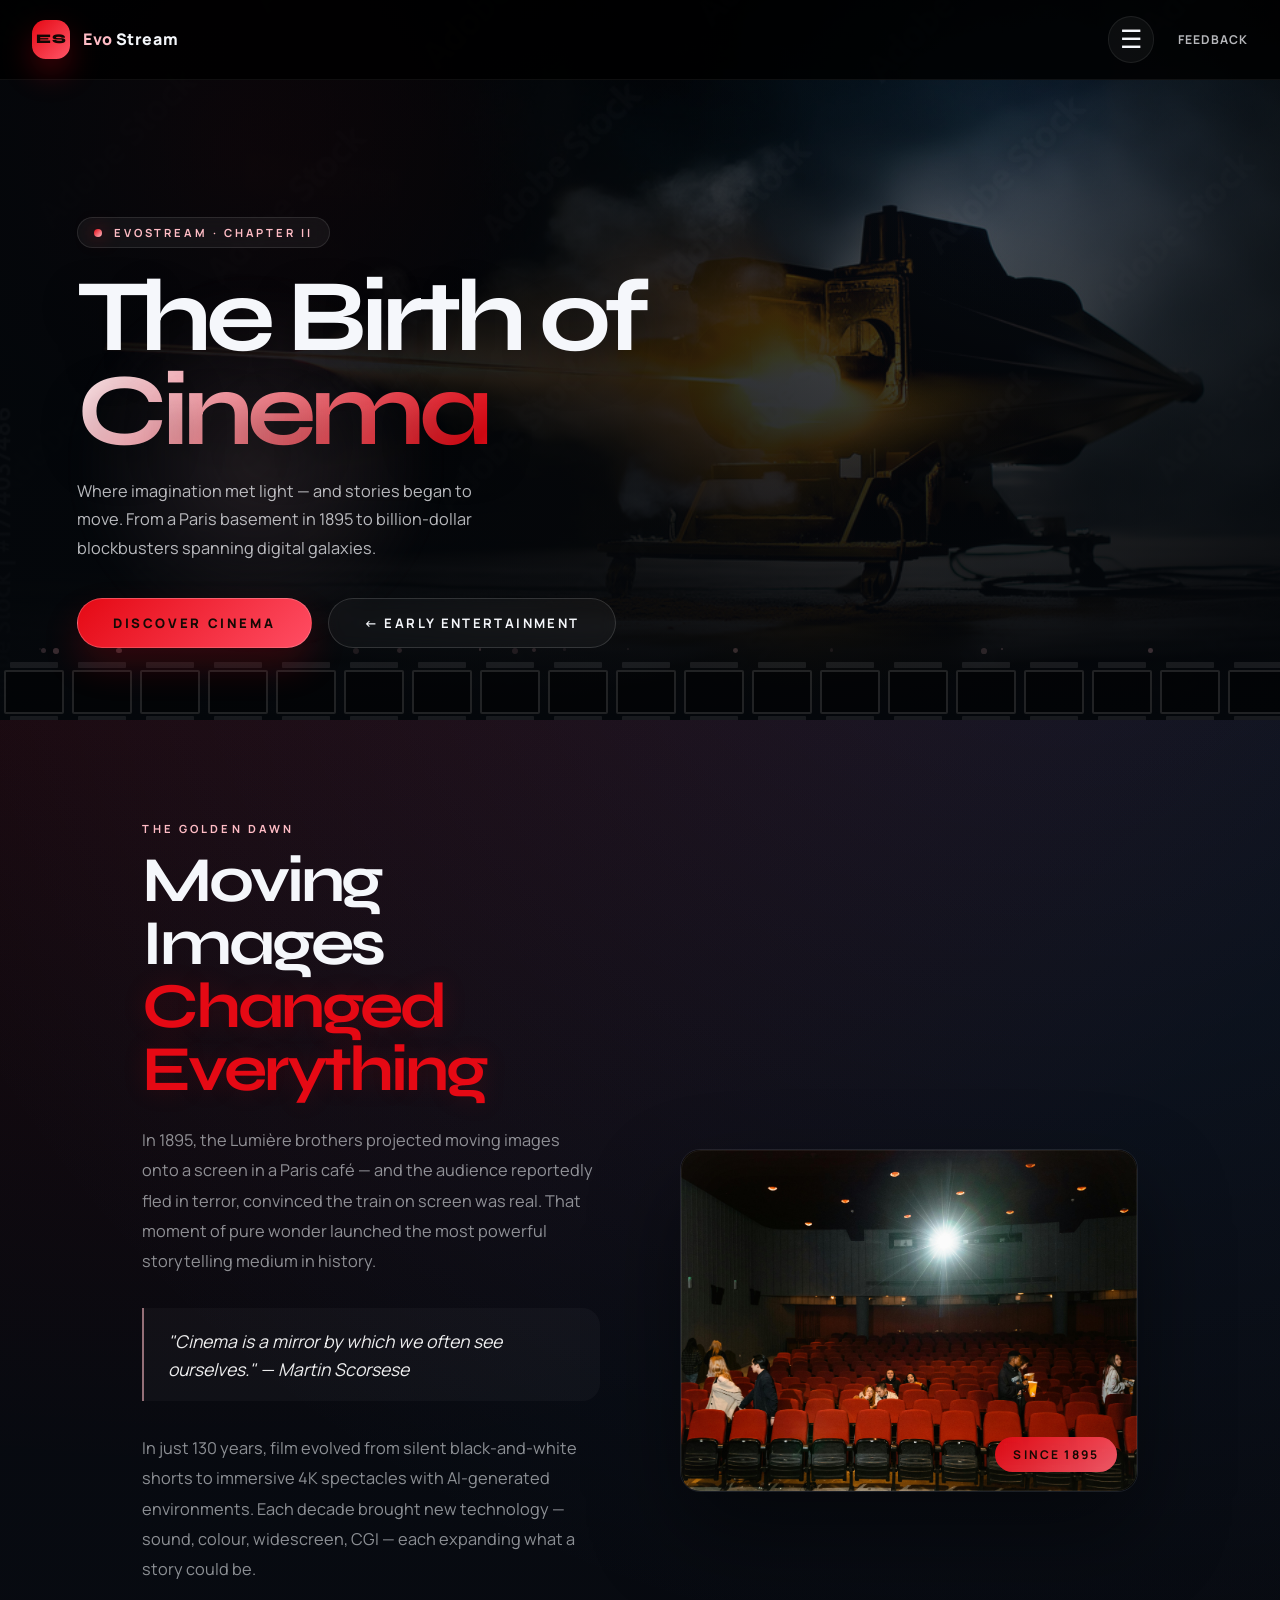
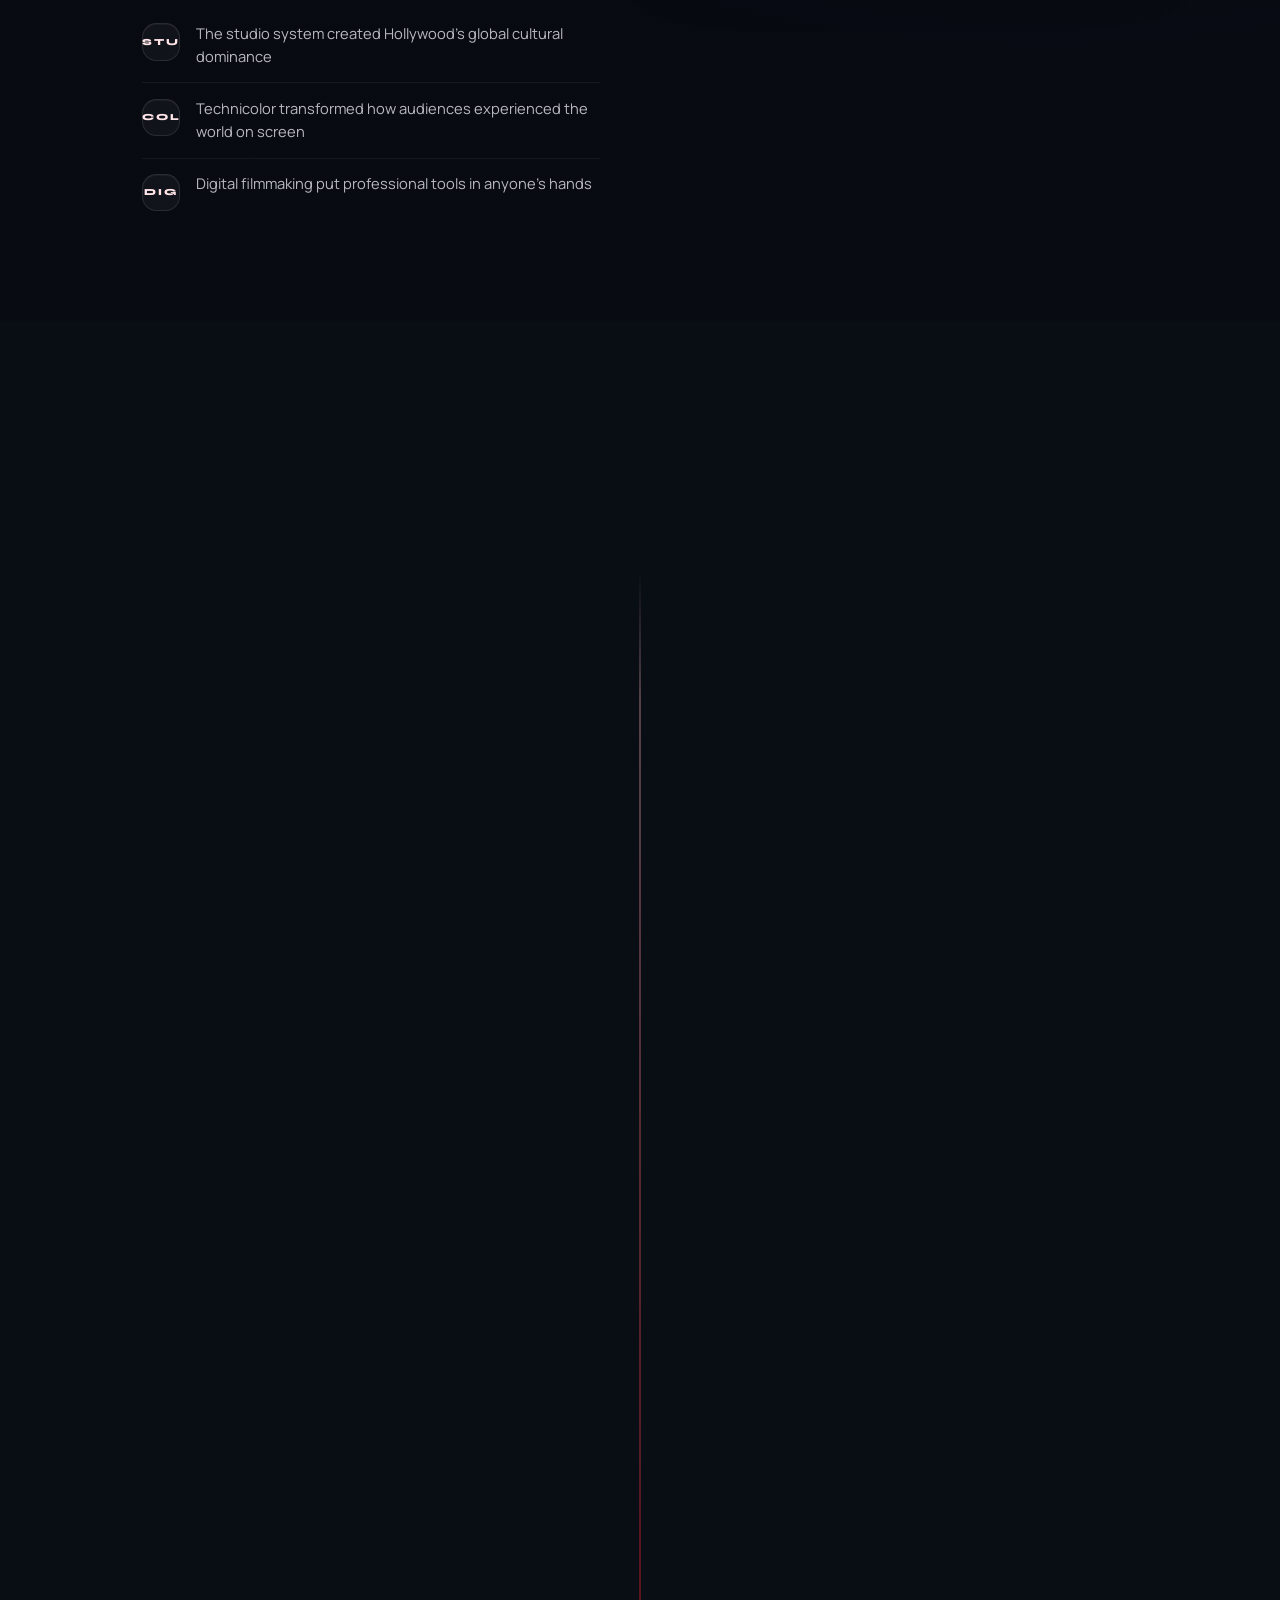
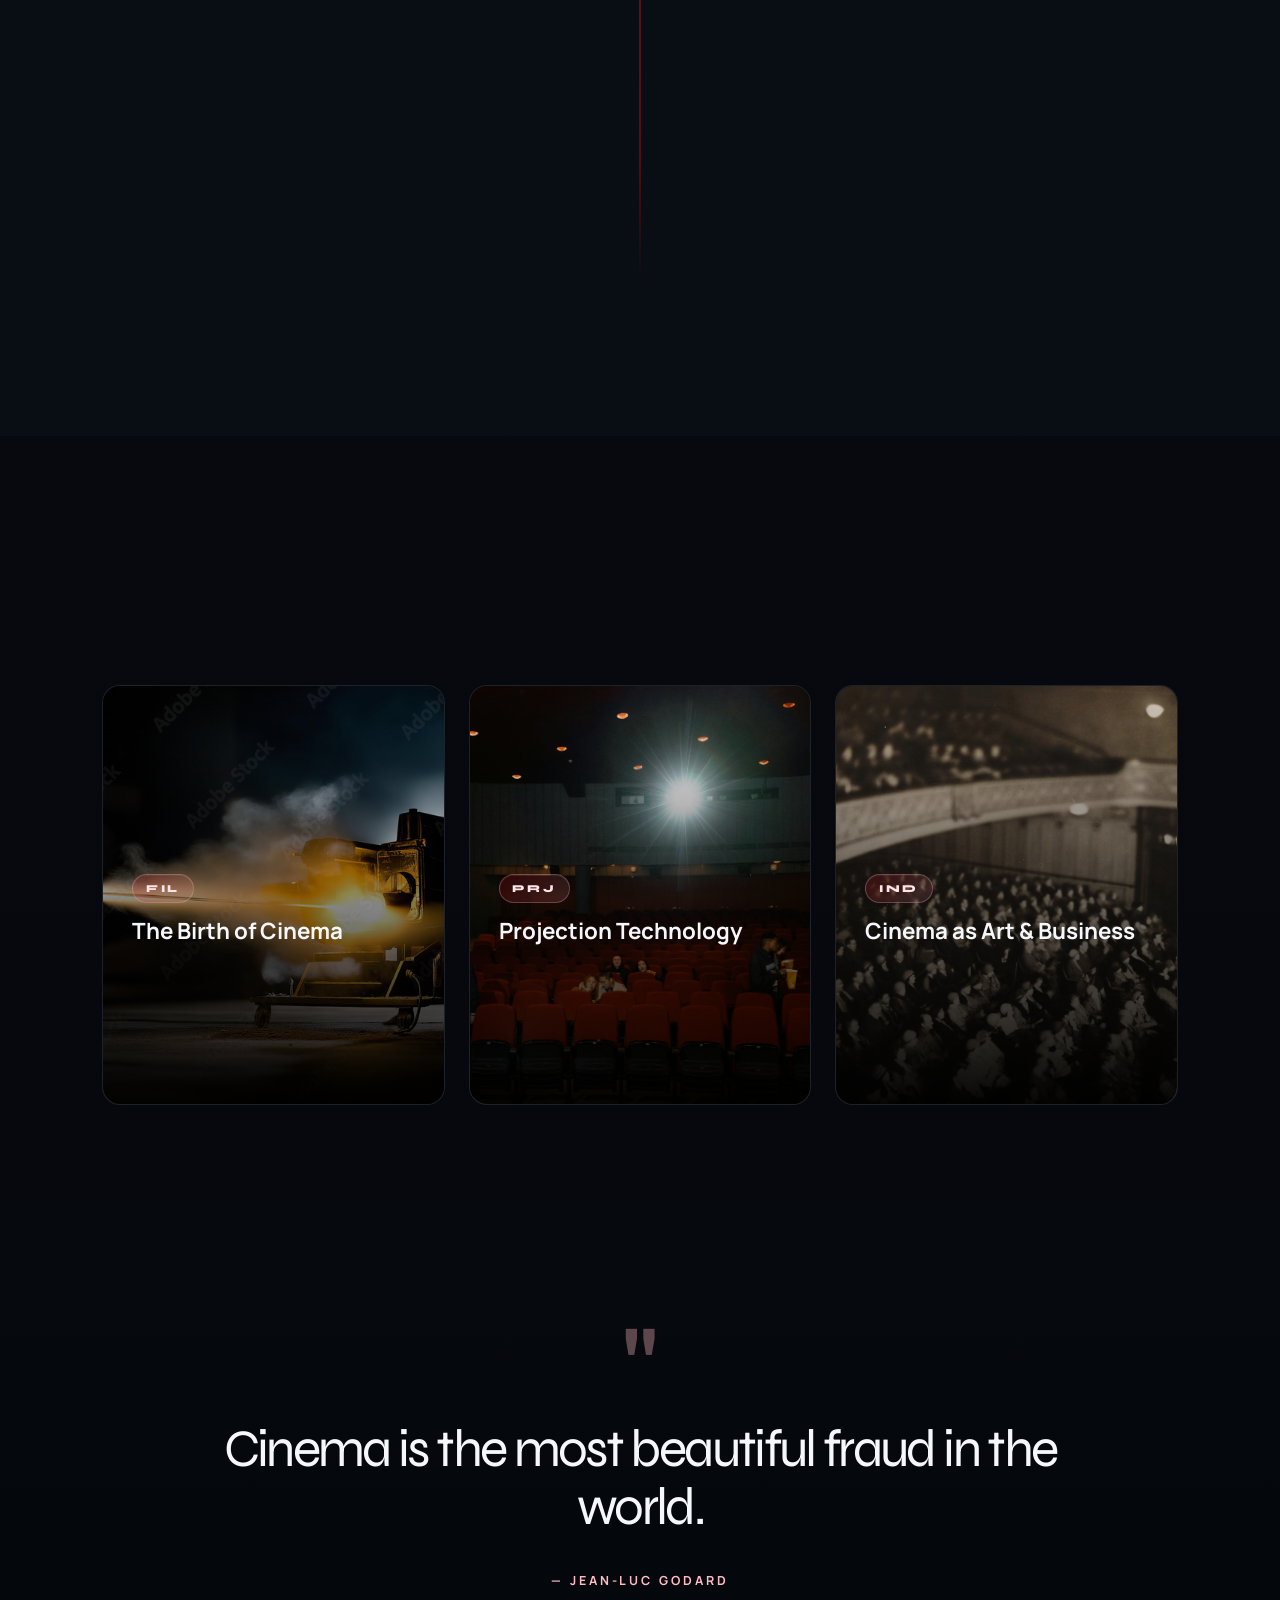
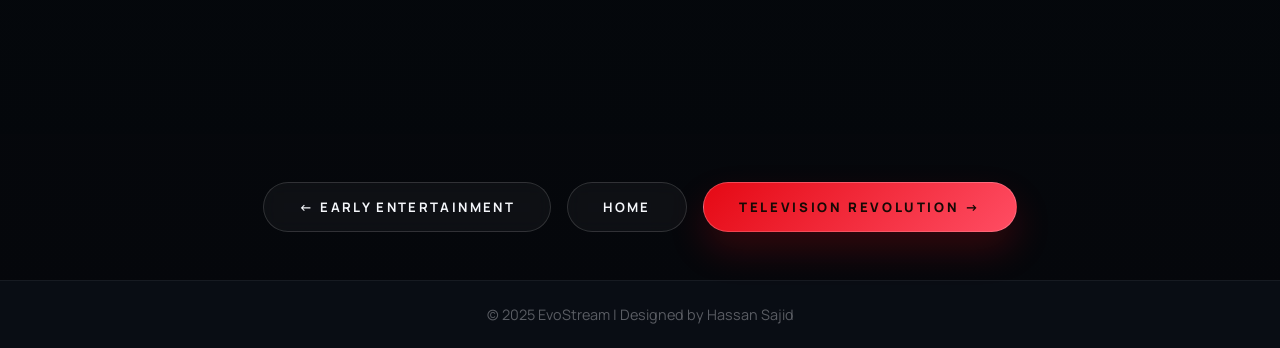
==== cinema-age.html @ 7b354b15 "Prepare EvoStream for Vercel and add feedback widget" ====
<!DOCTYPE html>
<html lang="en">
<head>
  <meta charset="UTF-8">
  <meta name="viewport" content="width=device-width, initial-scale=1.0">
  <title>The Cinema Age | EvoStream</title>
  <link rel="stylesheet" href="style.css">
  <style>
    /* Film strip scrolling across the hero bottom */
    .film-strip {
      position: absolute;
      bottom: 0;
      left: 0;
      width: 200%;
      height: 56px;
      display: flex;
      align-items: center;
      animation: filmScroll 18s linear infinite;
      pointer-events: none;
      z-index: 1;
    }
    .film-frame {
      flex-shrink: 0;
      width: 60px;
      height: 44px;
      border: 2px solid rgba(255,255,255,0.12);
      border-radius: 2px;
      margin: 0 4px;
      background: rgba(0,0,0,0.4);
      position: relative;
    }
    .film-frame::before,
    .film-frame::after {
      content: '';
      position: absolute;
      left: 4px; right: 4px;
      height: 6px;
      background: rgba(255,255,255,0.08);
      border-radius: 1px;
    }
    .film-frame::before { top: -10px; }
    .film-frame::after  { bottom: -10px; }

    @keyframes filmScroll {
      from { transform: translateX(0); }
      to   { transform: translateX(-50%); }
    }
  </style>
</head>
<body>

  <header class="main-header">
    <div class="logo"><a href="index.html"><span class="brand-mark" aria-hidden="true">ES</span><span class="brand-name"><span>Evo</span>Stream</span></a></div>
    <nav class="nav-menu">
      <div class="menu-group">
        <div class="menu-icon">☰</div>
        <ul class="dropdown">
          <li><a href="early-entertainment.html">Early Entertainment</a></li>
          <li><a href="cinema-age.html">Cinema Age</a></li>
          <li><a href="television-revolution.html">Television Revolution</a></li>
          <li><a href="gaming-evolution.html">Gaming Evolution</a></li>
          <li><a href="digital-era.html">Digital Era</a></li>
          <li><a href="music-and-tech.html">Music &amp; Technology</a></li>
          <li><a href="future-of-entertainment.html">Future of Entertainment</a></li>
          <li><a href="citations.html">Citations</a></li>
        </ul>
      </div>
      <a href="feedback.html" class="nav-feedback">Feedback</a>
    </nav>
  </header>


  <!-- HERO -->
  <section class="page-hero">
    <div class="hero-bg" style="background-image: url('images/cinema.jpg');"></div>
    <div class="hero-overlay"></div>

    <!-- Scrolling film strip -->
    <div class="film-strip" id="filmStrip"></div>

    <div id="heroParticles"></div>

    <div class="hero-content-wrap">
      <span class="hero-eyebrow">EvoStream · Chapter II</span>
      <h1 class="hero-title">
        The Birth of
        <span class="red-line">Cinema</span>
      </h1>
      <p class="hero-sub">Where imagination met light — and stories began to move. From a Paris basement in 1895 to billion-dollar blockbusters spanning digital galaxies.</p>
      <div class="hero-ctas">
        <a href="#intro" class="btn-red">Discover Cinema</a>
        <a href="early-entertainment.html" class="btn-outline">← Early Entertainment</a>
      </div>
    </div>
  </section>


  <main>

    <!-- INTRO -->
    <section class="two-col" id="intro">
      <div class="body-text reveal">
        <span class="section-label">The Golden Dawn</span>
        <h2 class="display-heading">Moving Images<br><span class="glow-red">Changed Everything</span></h2>
        <p>In 1895, the Lumière brothers projected moving images onto a screen in a Paris café — and the audience reportedly fled in terror, convinced the train on screen was real. That moment of pure wonder launched the most powerful storytelling medium in history.</p>
        <div class="pull-quote">
          <p>"Cinema is a mirror by which we often see ourselves." — Martin Scorsese</p>
        </div>
        <p>In just 130 years, film evolved from silent black-and-white shorts to immersive 4K spectacles with AI-generated environments. Each decade brought new technology — sound, colour, widescreen, CGI — each expanding what a story could be.</p>
        <ul class="feat-list">
          <li><span class="feat-icon">STU</span> The studio system created Hollywood's global cultural dominance</li>
          <li><span class="feat-icon">COL</span> Technicolor transformed how audiences experienced the world on screen</li>
          <li><span class="feat-icon">DIG</span> Digital filmmaking put professional tools in anyone's hands</li>
        </ul>
      </div>
      <div class="intro-visual reveal">
        <img src="images/cinema-audience-1950s.jpg" alt="1950s cinema audience">
        <span class="intro-badge">Since 1895</span>
      </div>
    </section>


    <!-- TIMELINE -->
    <section class="s-dark" id="timeline">
      <div class="section-center reveal">
        <span class="section-label">Chronology</span>
        <h2 class="display-heading">Iconic Eras of <span class="glow-red">Film</span></h2>
      </div>

      <div class="pg-timeline">

        <div class="tl-item reveal">
          <div class="tl-left">
            <div class="tl-card">
              <span class="tl-tag">Silent Era</span>
              <h3>The First Films</h3>
              <p>From 1895 to the late 1920s, cinema spoke without words. Chaplin, Keaton, and Lang created visual languages that still define filmmaking — storytelling through light, shadow, and motion.</p>
            </div>
          </div>
          <div class="tl-center">
            <div class="tl-dot">SIL</div>
            <span class="tl-year">1895–1927</span>
          </div>
          <div class="tl-blank"></div>
        </div>

        <div class="tl-item reveal">
          <div class="tl-blank"></div>
          <div class="tl-center">
            <div class="tl-dot">GLD</div>
            <span class="tl-year">1920s–1940s</span>
          </div>
          <div class="tl-right">
            <div class="tl-card">
              <span class="tl-tag">Golden Age</span>
              <h3>Hollywood's Golden Age</h3>
              <p>The studio system ruled. MGM, Warner Bros., and Paramount produced hundreds of films a year, creating the celebrity culture and genre storytelling that still shapes entertainment today.</p>
            </div>
          </div>
        </div>

        <div class="tl-item reveal">
          <div class="tl-left">
            <div class="tl-card">
              <span class="tl-tag">Colour &amp; Widescreen</span>
              <h3>Technicolor Revolution</h3>
              <p>The 1950s explosion of Technicolor and CinemaScope gave cinema a spectacle television couldn't match. Ben-Hur, Singin' in the Rain, and The Wizard of Oz became enduring cultural monuments.</p>
            </div>
          </div>
          <div class="tl-center">
            <div class="tl-dot">COL</div>
            <span class="tl-year">1950s–1960s</span>
          </div>
          <div class="tl-blank"></div>
        </div>

        <div class="tl-item reveal">
          <div class="tl-blank"></div>
          <div class="tl-center">
            <div class="tl-dot">BLK</div>
            <span class="tl-year">1970s–1990s</span>
          </div>
          <div class="tl-right">
            <div class="tl-card">
              <span class="tl-tag">Blockbuster Era</span>
              <h3>Rise of the Blockbuster</h3>
              <p>Spielberg's Jaws invented the summer blockbuster. Star Wars redefined franchise filmmaking. The VHS revolution put movies in homes — creating an entirely new relationship between audience and film.</p>
            </div>
          </div>
        </div>

        <div class="tl-item reveal">
          <div class="tl-left">
            <div class="tl-card">
              <span class="tl-tag">Digital &amp; CGI</span>
              <h3>The Digital Age</h3>
              <p>From Jurassic Park's CGI dinosaurs to Avatar's motion-capture worlds, digital technology shattered the limits of visual storytelling. Today, AI tools are writing scripts, generating scenes, and blurring the line between real and synthetic cinema.</p>
            </div>
          </div>
          <div class="tl-center">
            <div class="tl-dot">CGI</div>
            <span class="tl-year">2000s–Present</span>
          </div>
          <div class="tl-blank"></div>
        </div>

      </div>
    </section>


    <!-- CARDS -->
    <section class="s-pad">
      <div class="section-center reveal">
        <span class="section-label">Deep Dives</span>
        <h2 class="display-heading">Evolution Through <span class="glow-red">the Lens</span></h2>
      </div>
      <div class="cards-grid-3">

        <div class="pg-card reveal" style="height:420px;">
          <img src="images/cinema.jpg" alt="Birth of cinema">
          <div class="card-grad"></div>
          <div class="card-body">
            <span class="card-icon">FIL</span>
            <h3>The Birth of Cinema</h3>
            <p>The Lumière brothers' first public screening in Paris, 1895 — marking the dawn of film and inspiring generations of visual storytellers.</p>
            <a href="https://www.scienceandmediamuseum.org.uk/objects-and-stories/very-short-history-of-cinema" target="_blank" class="card-cta">Explore →</a>
          </div>
        </div>

        <div class="pg-card reveal" style="height:420px;">
          <img src="images/cinema-audience-1950s.jpg" alt="Projection technology history">
          <div class="card-grad"></div>
          <div class="card-body">
            <span class="card-icon">PRJ</span>
            <h3>Projection Technology</h3>
            <p>Optical printers, advanced reels, and the evolution of the projector — how the machinery of cinema turned theatres into cultural landmarks.</p>
            <a href="https://lightform.com/blog/the-history-of-projection-technology" target="_blank" class="card-cta">Explore →</a>
          </div>
        </div>

        <div class="pg-card reveal" style="height:420px;">
          <img src="images/classic-theatre-screen.jpg" alt="Cinema as art and business">
          <div class="card-grad"></div>
          <div class="card-body">
            <span class="card-icon">IND</span>
            <h3>Cinema as Art &amp; Business</h3>
            <p>By 1915, film had matured into both a creative medium and a global industry — the foundation of today's entertainment economy.</p>
            <a href="https://www.theguardian.com/film/2015/aug/24/why-cinema-came-of-age-100-years-ago" target="_blank" class="card-cta">Explore →</a>
          </div>
        </div>

      </div>
    </section>


    <!-- QUOTE -->
    <section class="quote-section" style="background-image: url('images/cinema.jpg');">
      <div class="quote-inner reveal">
        <span class="big-q">"</span>
        <p class="quote-text">Cinema is the most beautiful fraud in the world.</p>
        <span class="quote-attr">— Jean-Luc Godard</span>
      </div>
    </section>


    <!-- PAGE NAV -->
    <div class="pg-end-nav">
      <a href="early-entertainment.html" class="btn-outline">← Early Entertainment</a>
      <a href="index.html" class="btn-outline">Home</a>
      <a href="television-revolution.html" class="btn-red">Television Revolution →</a>
    </div>

  </main>


  <footer>
    <p>&copy; 2025 EvoStream | Designed by Hassan Sajid</p>
  </footer>


  <script>
    // Film strip frames
    const strip = document.getElementById('filmStrip');
    for (let i = 0; i < 40; i++) {
      const f = document.createElement('div');
      f.className = 'film-frame';
      strip.appendChild(f);
    }

    // Particles
    const hp = document.getElementById('heroParticles');
    for (let i = 0; i < 16; i++) {
      const p = document.createElement('div');
      p.className = 'hero-particle';
      const s = Math.random() * 4 + 2;
      p.style.cssText = `position:absolute;width:${s}px;height:${s}px;left:${Math.random()*100}%;--dur:${Math.random()*9+6}s;--dl:-${Math.random()*18}s;opacity:${Math.random()*0.35+0.15}`;
      hp.appendChild(p);
    }

    // Reveal
    const obs = new IntersectionObserver(entries => {
      entries.forEach(e => { if (e.isIntersecting) { e.target.classList.add('in-view'); obs.unobserve(e.target); } });
    }, { threshold: 0.12 });
    document.querySelectorAll('.reveal').forEach(el => obs.observe(el));
    document.querySelectorAll('.tl-item.reveal').forEach((el, i) => { el.style.transitionDelay = (i * 0.12) + 's'; });
    document.querySelectorAll('.cards-grid-3 .reveal').forEach((el, i) => { el.style.transitionDelay = (i * 0.15) + 's'; });

    const hdr = document.querySelector('.main-header');
    window.addEventListener('scroll', () => {
      const s = window.scrollY > 40;
      hdr.style.background = s ? 'rgba(0,0,0,0.95)' : 'rgba(0,0,0,0.85)';
      hdr.style.backdropFilter = s ? 'blur(14px)' : 'none';
    }, { passive: true });

    document.querySelectorAll('a[href^="#"]').forEach(a => {
      a.addEventListener('click', e => {
        const t = document.querySelector(a.getAttribute('href'));
        if (t) { e.preventDefault(); t.scrollIntoView({ behavior: 'smooth' }); }
      });
    });
  </script>

</body>
</html>
---- style.css ----
@import url('https://fonts.googleapis.com/css2?family=Manrope:wght@400;500;600;700;800&family=Syne:wght@600;700;800&display=swap');

:root {
  --red: #e50914;
  --gold: #ffbcc5;
  --bg: #05070b;
  --bg2: #090d14;
  --bg3: #101721;
  --panel: rgba(13, 18, 27, 0.72);
  --panel-strong: rgba(9, 12, 18, 0.88);
  --border: rgba(255,255,255,0.08);
  --line: rgba(255,255,255,0.06);
  --text: #f5f7fb;
  --muted: rgba(245,247,251,0.74);
  --muted-soft: rgba(245,247,251,0.56);
}

* { margin: 0; padding: 0; box-sizing: border-box; }

html { scroll-behavior: smooth; }

body {
  background:
    radial-gradient(circle at 15% 0%, rgba(229,9,20,0.18), transparent 28%),
    radial-gradient(circle at 82% 8%, rgba(94,155,255,0.12), transparent 26%),
    linear-gradient(180deg, #05070b 0%, #080b12 38%, #05070b 100%);
  color: var(--text);
  font-family: 'Manrope', 'Segoe UI', sans-serif;
  overflow-x: hidden;
}

/* ─── HEADER / NAV ─────────────────────────── */
.main-header {
  display: flex;
  justify-content: space-between;
  align-items: center;
  background: rgba(4,7,11,0.56);
  border-bottom: 1px solid var(--line);
  padding: 1rem 2rem;
  position: fixed;
  top: 0; left: 0; right: 0;
  z-index: 100;
  backdrop-filter: blur(18px);
  transition: background 0.3s, backdrop-filter 0.3s, border-color 0.3s;
}

.logo a {
  color: var(--text);
  text-decoration: none;
  font-weight: 800;
  font-size: 0.96rem;
  letter-spacing: 0.12em;
  text-transform: uppercase;
  display: inline-flex;
  align-items: center;
  gap: 0.8rem;
}

.brand-mark {
  width: 2.4rem;
  height: 2.4rem;
  border-radius: 0.85rem;
  background: linear-gradient(135deg, var(--red), #ff5567);
  color: #120703;
  display: inline-flex;
  align-items: center;
  justify-content: center;
  font-family: 'Syne', sans-serif;
  font-size: 0.82rem;
  font-weight: 800;
  letter-spacing: 0.08em;
  box-shadow: 0 14px 30px rgba(229,9,20,0.28);
  transition: transform 0.3s, box-shadow 0.3s;
}

.brand-name {
  display: inline-flex;
  align-items: baseline;
  gap: 0.15rem;
  font-size: 1rem;
  font-weight: 800;
  letter-spacing: 0.04em;
  text-transform: none;
}

.brand-name span { color: var(--gold); }

.logo a:hover .brand-mark {
  transform: translateY(-2px);
  box-shadow: 0 20px 38px rgba(229,9,20,0.34);
}

.nav-menu {
  display: flex;
  align-items: center;
  gap: 1.5rem;
  position: relative;
}

.menu-group {
  position: relative;
  display: inline-block;
}

.menu-icon {
  font-size: 1.55rem;
  color: var(--text);
  cursor: pointer;
  user-select: none;
  padding: 0.3rem 0.7rem 0.45rem;
  border-radius: 999px;
  border: 1px solid rgba(255,255,255,0.08);
  background: rgba(255,255,255,0.04);
  transition: background 0.3s, border-color 0.3s, transform 0.3s;
}
.menu-icon:hover {
  background: rgba(229,9,20,0.14);
  border-color: rgba(255,188,197,0.28);
  transform: translateY(-1px);
}

.dropdown {
  position: absolute;
  top: 45px; right: 0;
  background: rgba(8,12,18,0.96);
  list-style: none;
  border: 1px solid rgba(255,255,255,0.08);
  border-radius: 14px;
  padding: 0.5rem 0;
  display: none;
  flex-direction: column;
  min-width: 260px;
  max-width: min(320px, calc(100vw - 1rem));
  box-shadow: 0 24px 60px rgba(0,0,0,0.38);
  z-index: 999;
  opacity: 0;
  backdrop-filter: blur(20px);
  transition: opacity 0.3s ease-in-out;
}
.menu-group:hover .dropdown {
  display: flex;
  opacity: 1;
  animation: fadeIn 0.3s ease-in-out;
}

.dropdown a {
  display: block;
  padding: 0.8rem 1rem;
  color: var(--muted);
  text-decoration: none;
  white-space: normal;
  transition: background 0.3s, color 0.3s;
}
.dropdown a:hover {
  background: rgba(229,9,20,0.14);
  color: var(--text);
}

.nav-feedback {
  color: var(--muted);
  text-decoration: none;
  font-weight: 700;
  letter-spacing: 0.08em;
  text-transform: uppercase;
  font-size: 0.76rem;
  transition: color 0.3s;
}
.nav-feedback:hover { color: var(--gold); }

/* ─── BUTTONS ───────────────────────────────── */
.btn-red {
  background: linear-gradient(135deg, var(--red), #ff4d63);
  color: #140904;
  padding: 0.95rem 2.2rem;
  border-radius: 999px;
  text-decoration: none;
  font-weight: 800;
  font-size: 0.82rem;
  letter-spacing: 0.2em;
  text-transform: uppercase;
  transition: all 0.3s;
  border: 1px solid rgba(255,188,197,0.3);
  display: inline-block;
  box-shadow: 0 18px 36px rgba(229,9,20,0.2);
}
.btn-red:hover {
  transform: translateY(-2px);
  color: #fff8ef;
  background: rgba(255,255,255,0.04);
  border-color: rgba(255,188,197,0.44);
  box-shadow: 0 20px 40px rgba(0,0,0,0.3);
}

.btn-outline {
  background: rgba(255,255,255,0.04);
  color: var(--text);
  padding: 0.95rem 2.2rem;
  border-radius: 999px;
  text-decoration: none;
  font-weight: 700;
  font-size: 0.82rem;
  letter-spacing: 0.18em;
  text-transform: uppercase;
  border: 1px solid rgba(255,255,255,0.14);
  transition: all 0.3s;
  display: inline-block;
  backdrop-filter: blur(8px);
}
.btn-outline:hover {
  transform: translateY(-2px);
  border-color: rgba(255,188,197,0.34);
  color: var(--gold);
  background: rgba(255,255,255,0.08);
}

/* Legacy .btn (feedback form submit) */
.btn {
  background: linear-gradient(135deg, var(--red), #ff4d63);
  color: #140904;
  padding: 0.9rem 2rem;
  border-radius: 999px;
  text-decoration: none;
  font-weight: 800;
  border: none;
  cursor: pointer;
  display: inline-block;
  transition: transform 0.3s, box-shadow 0.3s;
  font-size: 0.85rem;
  letter-spacing: 0.16em;
  text-transform: uppercase;
}
.btn:hover {
  transform: translateY(-2px);
  box-shadow: 0 20px 40px rgba(229,9,20,0.24);
}

/* ─── HERO ──────────────────────────────────── */
.page-hero {
  position: relative;
  min-height: 720px;
  overflow: hidden;
  display: flex;
  align-items: flex-end;
  justify-content: flex-start;
  padding: 8rem 6% 4.5rem;
}

.page-hero::before {
  content: '';
  position: absolute;
  inset: 0;
  background:
    radial-gradient(circle at 18% 22%, rgba(229,9,20,0.2), transparent 26%),
    radial-gradient(circle at 82% 14%, rgba(94,155,255,0.14), transparent 30%);
  z-index: 1;
}

.page-hero::after {
  content: '';
  position: absolute;
  inset: auto auto 4rem 4rem;
  width: min(24rem, 32vw);
  height: min(24rem, 32vw);
  background: radial-gradient(circle, rgba(255,188,197,0.12) 0%, transparent 68%);
  filter: blur(12px);
  z-index: 1;
  pointer-events: none;
}

.hero-bg {
  position: absolute;
  inset: 0;
  background-size: cover;
  background-position: center;
  transform: scale(1.04);
  filter: saturate(1.08) contrast(1.04) brightness(0.62);
}

.hero-overlay {
  position: absolute;
  inset: 0;
  z-index: 1;
  background:
    linear-gradient(100deg, rgba(4,7,11,0.9) 0%, rgba(4,7,11,0.56) 40%, rgba(4,7,11,0.2) 72%, rgba(4,7,11,0.72) 100%),
    linear-gradient(180deg, rgba(4,7,11,0.1) 0%, rgba(4,7,11,0.7) 72%, #04070b 100%);
}

.hero-content-wrap {
  position: relative;
  z-index: 2;
  text-align: left;
  padding: 0;
  max-width: 760px;
  background: none;
  border: none;
  border-radius: 0;
  box-shadow: none;
  backdrop-filter: none;
}

.hero-eyebrow {
  display: inline-flex;
  align-items: center;
  gap: 0.75rem;
  font-size: 0.7rem;
  font-weight: 700;
  letter-spacing: 0.26em;
  text-transform: uppercase;
  color: var(--gold);
  border: 1px solid rgba(255,255,255,0.1);
  padding: 0.45rem 1rem;
  border-radius: 999px;
  margin-bottom: 1.35rem;
  background: rgba(255,255,255,0.05);
  backdrop-filter: blur(10px);
}

.hero-eyebrow::before {
  content: '';
  width: 8px; height: 8px;
  border-radius: 50%;
  background: linear-gradient(135deg, var(--red), var(--gold));
  box-shadow: 0 0 18px rgba(229,9,20,0.65);
  animation: blink 2s ease-in-out infinite;
}

.hero-title {
  font-family: 'Syne', sans-serif;
  font-size: clamp(3.4rem, 8vw, 7rem);
  line-height: 0.92;
  color: var(--text);
  letter-spacing: -0.06em;
  text-shadow: 0 18px 40px rgba(0,0,0,0.35);
  margin-bottom: 1.15rem;
}

.hero-title .red-line {
  color: transparent;
  display: block;
  background: linear-gradient(135deg, #fff1f3 0%, var(--gold) 18%, var(--red) 72%, #ff4d63 100%);
  -webkit-background-clip: text;
  background-clip: text;
}

.hero-sub {
  font-size: 1.02rem;
  color: var(--muted);
  font-weight: 400;
  line-height: 1.75;
  max-width: 44ch;
  margin: 0 0 2.2rem;
}

.hero-ctas {
  display: flex;
  gap: 1rem;
  justify-content: flex-start;
  flex-wrap: wrap;
}

/* ─── SECTION ATOMS ─────────────────────────── */
.section-label {
  display: inline-block;
  font-size: 0.7rem;
  font-weight: 700;
  letter-spacing: 0.28em;
  text-transform: uppercase;
  color: var(--gold);
  margin-bottom: 0.9rem;
}

.display-heading {
  font-family: 'Syne', sans-serif;
  font-size: clamp(2.35rem, 5vw, 4.5rem);
  color: var(--text);
  line-height: 0.98;
  letter-spacing: -0.05em;
}

.glow-red {
  color: var(--red);
  text-shadow: 0 0 24px rgba(229,9,20,0.16);
}
.section-center { text-align: center; margin-bottom: 3.5rem; }

/* ─── SCROLL REVEAL ─────────────────────────── */
.reveal {
  opacity: 0;
  transform: translateY(36px);
  transition: opacity 0.75s ease, transform 0.75s ease;
}
.reveal.in-view {
  opacity: 1;
  transform: translateY(0);
}

/* ─── INTRO VISUAL ──────────────────────────── */
.intro-visual {
  position: relative;
  border-radius: 20px;
  overflow: hidden;
  aspect-ratio: 4/3;
  border: 1px solid rgba(255,255,255,0.08);
  box-shadow: 0 40px 90px rgba(0,0,0,0.45);
}
.intro-visual img {
  width: 100%; height: 100%;
  object-fit: cover;
  display: block;
}
.intro-visual::after {
  content: '';
  position: absolute;
  inset: 0;
  border: 1px solid rgba(255,255,255,0.08);
  border-radius: 20px;
  box-shadow: inset 0 0 60px rgba(255,255,255,0.04);
  pointer-events: none;
}
.intro-badge {
  position: absolute;
  bottom: 1.2rem; right: 1.2rem;
  background: linear-gradient(135deg, rgba(229,9,20,0.95), rgba(255,92,109,0.92));
  color: #160803;
  padding: 0.55rem 1.15rem;
  border-radius: 999px;
  font-weight: 700;
  font-size: 0.75rem;
  letter-spacing: 0.18em;
  text-transform: uppercase;
  backdrop-filter: blur(10px);
}

/* ─── PAGE CARDS ─────────────────────────────── */
.pg-card {
  position: relative;
  border-radius: 18px;
  overflow: hidden;
  cursor: pointer;
  border: 1px solid rgba(255,255,255,0.08);
  background: var(--panel);
  transition: transform 0.45s cubic-bezier(0.175,0.885,0.32,1.275),
              box-shadow 0.45s ease;
}
.pg-card:hover {
  transform: translateY(-10px) scale(1.02);
  box-shadow: 0 35px 70px rgba(0,0,0,0.34), 0 0 0 1px rgba(229,9,20,0.18);
}
.pg-card img {
  width: 100%; height: 100%;
  object-fit: cover;
  display: block;
  transition: transform 0.65s ease;
}
.pg-card:hover img { transform: scale(1.1); }

.card-grad {
  position: absolute;
  inset: 0;
  background: linear-gradient(to top,
    rgba(0,0,0,0.96) 0%,
    rgba(0,0,0,0.45) 50%,
    rgba(0,0,0,0.05) 100%
  );
}

.card-body {
  position: absolute;
  bottom: 0; left: 0; right: 0;
  padding: 2rem 1.8rem;
  transform: translateY(14px);
  transition: transform 0.4s ease;
}
.pg-card:hover .card-body { transform: translateY(0); }

.card-icon,
.platform-icon,
.innov-icon {
  display: inline-flex;
  align-items: center;
  justify-content: center;
  padding: 0.45rem 0.8rem;
  border-radius: 999px;
  margin-bottom: 0.85rem;
  background: linear-gradient(135deg, rgba(229,9,20,0.18), rgba(255,188,197,0.12));
  border: 1px solid rgba(255,188,197,0.28);
  color: #ffe4e8;
  font-family: 'Syne', sans-serif;
  font-size: 0.66rem;
  font-weight: 800;
  letter-spacing: 0.26em;
  text-transform: uppercase;
  box-shadow: inset 0 1px 0 rgba(255,255,255,0.06);
}

.card-body h3 {
  font-size: 1.4rem;
  font-weight: 700;
  color: var(--text);
  margin-bottom: 0.6rem;
  line-height: 1.25;
}

.card-body p {
  font-size: 0.88rem;
  color: var(--muted);
  line-height: 1.6;
  margin-bottom: 1.2rem;
  opacity: 0;
  transition: opacity 0.4s ease 0.08s;
}
.pg-card:hover .card-body p { opacity: 1; }

.card-cta {
  display: inline-flex;
  align-items: center;
  gap: 0.4rem;
  color: var(--gold);
  text-decoration: none;
  font-size: 0.78rem;
  font-weight: 700;
  letter-spacing: 0.18em;
  text-transform: uppercase;
  opacity: 0;
  transition: opacity 0.4s ease 0.12s, gap 0.3s ease;
}
.pg-card:hover .card-cta { opacity: 1; }
.card-cta:hover { gap: 0.8rem; }

.cards-grid-3 {
  display: grid;
  grid-template-columns: repeat(3, 1fr);
  gap: 1.5rem;
  max-width: 1200px;
  margin: 0 auto;
}

.cards-grid-2 {
  display: grid;
  grid-template-columns: repeat(2, 1fr);
  gap: 1.5rem;
  max-width: 900px;
  margin: 0 auto;
}

/* ─── TIMELINE ───────────────────────────────── */
.pg-timeline {
  position: relative;
  max-width: 880px;
  margin: 0 auto;
}
.pg-timeline::before {
  content: '';
  position: absolute;
  left: 50%; top: 0; bottom: 0;
  width: 1px;
  background: linear-gradient(to bottom,
    transparent,
    rgba(255,188,197,0.6) 10%,
    rgba(229,9,20,0.7) 90%,
    transparent
  );
  transform: translateX(-50%);
}

.tl-item {
  display: grid;
  grid-template-columns: 1fr 64px 1fr;
  gap: 1.2rem;
  margin-bottom: 3.5rem;
}
.tl-left  { text-align: right; }
.tl-right { text-align: left; }

.tl-center {
  display: flex;
  flex-direction: column;
  align-items: center;
  gap: 0.5rem;
}

.tl-dot {
  width: 64px; height: 64px;
  border-radius: 20px;
  background: linear-gradient(180deg, rgba(17,23,34,0.95), rgba(7,10,15,0.92));
  border: 1px solid rgba(255,188,197,0.28);
  display: flex;
  align-items: center;
  justify-content: center;
  color: #ffe4e8;
  font-family: 'Syne', sans-serif;
  font-size: 0.55rem;
  font-weight: 800;
  letter-spacing: 0.3em;
  text-transform: uppercase;
  box-shadow: 0 18px 40px rgba(0,0,0,0.35);
  flex-shrink: 0;
  transition: box-shadow 0.3s, transform 0.3s;
}
.tl-item:hover .tl-dot {
  transform: translateY(-2px);
  box-shadow: 0 22px 48px rgba(0,0,0,0.42), 0 0 0 1px rgba(229,9,20,0.2);
}

.tl-year {
  font-size: 0.7rem;
  color: var(--gold);
  font-weight: 700;
  letter-spacing: 0.14em;
  white-space: nowrap;
}

.tl-card {
  background: linear-gradient(180deg, rgba(15,20,30,0.82), rgba(8,10,15,0.9));
  border: 1px solid rgba(255,255,255,0.08);
  border-radius: 20px;
  padding: 1.5rem;
  box-shadow: 0 20px 40px rgba(0,0,0,0.18);
  transition: all 0.35s ease;
}
.tl-card:hover {
  background: linear-gradient(180deg, rgba(19,25,36,0.92), rgba(9,11,17,0.95));
  border-color: rgba(229,9,20,0.22);
  transform: translateY(-3px);
}
.tl-tag {
  display: inline-block;
  font-size: 0.67rem;
  padding: 0.22rem 0.75rem;
  background: rgba(229,9,20,0.12);
  color: var(--gold);
  border-radius: 999px;
  margin-bottom: 0.75rem;
  font-weight: 700;
  letter-spacing: 0.18em;
  text-transform: uppercase;
}
.tl-card h3 {
  font-size: 1.1rem;
  font-weight: 700;
  color: var(--text);
  margin-bottom: 0.6rem;
  line-height: 1.3;
}
.tl-card p {
  font-size: 0.875rem;
  color: var(--muted-soft);
  line-height: 1.7;
}

/* ─── STATS BAND ─────────────────────────────── */
.stats-band {
  padding: 5rem 5%;
  background: linear-gradient(135deg, #bf0a1d 0%, #7a0717 48%, #f13d52 100%);
  border-top: 1px solid rgba(255,255,255,0.06);
  border-bottom: 1px solid rgba(255,255,255,0.06);
}
.stats-grid-4 {
  display: grid;
  grid-template-columns: repeat(4, 1fr);
  max-width: 1100px;
  margin: 0 auto;
  text-align: center;
}
.stat-box {
  padding: 1rem 2rem;
  border-right: 1px solid rgba(255,255,255,0.2);
}
.stat-box:last-child { border-right: none; }

.stat-num {
  font-family: 'Syne', sans-serif;
  font-size: clamp(2.6rem, 5vw, 4.5rem);
  color: #fff7ee;
  line-height: 0.95;
  display: block;
  letter-spacing: -0.06em;
}
.stat-sfx {
  font-family: 'Syne', sans-serif;
  font-size: clamp(1.8rem, 3vw, 2.8rem);
  color: rgba(255,247,238,0.72);
}
.stat-lbl {
  font-size: 0.78rem;
  color: rgba(255,255,255,0.75);
  margin-top: 0.5rem;
  line-height: 1.4;
  letter-spacing: 0.04em;
}

/* ─── TWO-COL LAYOUT ─────────────────────────── */
.two-col {
  display: grid;
  grid-template-columns: 1fr 1fr;
  gap: 5rem;
  align-items: center;
  max-width: 1200px;
  margin: 0 auto;
  padding: 6rem 8%;
}

/* ─── BODY TEXT ──────────────────────────────── */
.body-text p {
  color: var(--muted-soft);
  font-size: 1.02rem;
  line-height: 1.85;
  margin-top: 1.5rem;
}

.pull-quote {
  border-left: 2px solid rgba(255,188,197,0.55);
  padding: 1.15rem 1.5rem;
  margin: 2rem 0;
  background: rgba(255,255,255,0.03);
  border-radius: 0 18px 18px 0;
}
.pull-quote p {
  font-size: 1.1rem !important;
  color: rgba(255,255,255,0.92) !important;
  font-style: italic;
  margin: 0 !important;
  line-height: 1.6 !important;
}

/* ─── FEATURE LIST ───────────────────────────── */
.feat-list { list-style: none; margin-top: 1.5rem; }
.feat-list li {
  display: flex;
  align-items: flex-start;
  gap: 1rem;
  padding: 0.85rem 0;
  border-bottom: 1px solid rgba(255,255,255,0.06);
  color: var(--muted);
  font-size: 0.92rem;
  line-height: 1.6;
}
.feat-list li:last-child { border-bottom: none; }
.feat-icon {
  width: 2.35rem; height: 2.35rem;
  border-radius: 0.9rem;
  background: rgba(255,255,255,0.04);
  border: 1px solid rgba(255,255,255,0.1);
  display: flex;
  align-items: center;
  justify-content: center;
  font-family: 'Syne', sans-serif;
  font-size: 0.58rem;
  font-weight: 800;
  letter-spacing: 0.2em;
  text-transform: uppercase;
  color: #ffe4e8;
  flex-shrink: 0;
  margin-top: 0.1rem;
  box-shadow: inset 0 1px 0 rgba(255,255,255,0.04);
}

/* ─── QUOTE SECTION ──────────────────────────── */
.quote-section {
  position: relative;
  padding: 9rem 5%;
  text-align: center;
  background-size: cover;
  background-position: center;
  background-attachment: fixed;
}
.quote-section::before {
  content: '';
  position: absolute;
  inset: 0;
  background: linear-gradient(180deg, rgba(6,9,13,0.74), rgba(4,7,11,0.92));
}
.quote-inner {
  position: relative;
  z-index: 1;
  max-width: 860px;
  margin: 0 auto;
}
.big-q {
  font-family: 'Syne', sans-serif;
  font-size: 8rem;
  line-height: 0.4;
  color: var(--gold);
  opacity: 0.35;
  display: block;
  user-select: none;
}
.quote-text {
  font-family: 'Syne', sans-serif;
  font-size: clamp(2rem, 4.4vw, 3.3rem);
  color: var(--text);
  line-height: 1.1;
  margin: 1.5rem 0 2rem;
  letter-spacing: -0.05em;
}
.quote-attr {
  font-size: 0.78rem;
  color: var(--gold);
  font-weight: 700;
  letter-spacing: 0.24em;
  text-transform: uppercase;
}

/* ─── PAGE END NAV ───────────────────────────── */
.pg-end-nav {
  padding: 3rem 5%;
  display: flex;
  justify-content: center;
  gap: 1rem;
  flex-wrap: wrap;
}

/* ─── SECTION PADDING UTILS ──────────────────── */
.s-pad     { padding: 6rem 8%; }
.s-pad-lg  { padding: 7rem 8%; }
.s-dark    { padding: 6rem 8%; background: var(--bg2); }

/* ─── TABLE ─────────────────────────────────── */
table {
  width: 100%;
  border-collapse: collapse;
  margin: 1.5rem 0;
  background: var(--bg3);
  border-radius: 12px;
  overflow: hidden;
}
th {
  background: var(--red);
  color: #fff;
  padding: 1rem 1.5rem;
  text-align: left;
  font-size: 0.82rem;
  font-weight: 700;
  letter-spacing: 1.5px;
  text-transform: uppercase;
}
td {
  padding: 1rem 1.5rem;
  border-bottom: 1px solid rgba(255,255,255,0.05);
  color: #ccc;
  font-size: 0.95rem;
}
tr:last-child td { border-bottom: none; }
tr:hover td { background: rgba(229,9,20,0.05); }

/* ─── FORM ───────────────────────────────────── */
.form-wrap {
  max-width: 600px;
  margin: 0 auto;
  background: linear-gradient(180deg, rgba(16,21,31,0.84), rgba(9,12,18,0.92));
  border: 1px solid var(--border);
  border-radius: 24px;
  padding: 3rem;
  box-shadow: 0 40px 80px rgba(0,0,0,0.42);
}
.form-wrap label {
  display: block;
  margin-bottom: 0.5rem;
  color: var(--muted);
  font-size: 0.82rem;
  font-weight: 600;
  letter-spacing: 0.12em;
  text-transform: uppercase;
}
.form-wrap input,
.form-wrap textarea {
  width: 100%;
  padding: 0.9rem 1.2rem;
  margin-bottom: 1.5rem;
  border: 1px solid rgba(255,255,255,0.1);
  border-radius: 14px;
  background: rgba(255,255,255,0.04);
  color: var(--text);
  font-size: 1rem;
  font-family: 'Manrope', sans-serif;
  transition: border-color 0.3s, box-shadow 0.3s;
}
.form-wrap input:focus,
.form-wrap textarea:focus {
  outline: none;
  border-color: rgba(255,188,197,0.5);
  box-shadow: 0 0 0 4px rgba(229,9,20,0.12);
}
.form-wrap input::placeholder,
.form-wrap textarea::placeholder { color: rgba(245,247,251,0.26); }

/* ─── FOOTER ─────────────────────────────────── */
footer {
  text-align: center;
  padding: 1.5rem;
  background: var(--bg2);
  color: rgba(245,247,251,0.34);
  border-top: 1px solid rgba(255,255,255,0.06);
  font-size: 0.9rem;
}

/* ─── MAIN RESET ─────────────────────────────── */
main { padding: 0; }
main h2 { border-left: none; padding-left: 0; margin-bottom: 0; }

/* ─── ANIMATIONS ─────────────────────────────── */
@keyframes fadeIn {
  from { opacity: 0; transform: translateY(-10px); }
  to   { opacity: 1; transform: translateY(0); }
}
@keyframes blink {
  0%,100% { opacity: 1; }
  50%      { opacity: 0; }
}

/* ─── PARTICLES (shared hero decoration) ──────── */
.hero-particle {
  position: absolute;
  pointer-events: none;
  border-radius: 50%;
  background: rgba(255,188,197,0.42);
  animation: particleRise var(--dur,8s) var(--dl,0s) ease-in-out infinite;
  z-index: 1;
}
@keyframes particleRise {
  0%   { transform: translateY(100vh) scale(0.5); opacity: 0; }
  15%  { opacity: 0.8; }
  85%  { opacity: 0.3; }
  100% { transform: translateY(-80px) scale(1.2); opacity: 0; }
}

/* ─── RESPONSIVE ─────────────────────────────── */
@media (max-width: 960px) {
  .two-col { grid-template-columns: 1fr; gap: 3rem; padding: 5rem 6%; }
  .cards-grid-3 { grid-template-columns: 1fr; }
  .cards-grid-2 { grid-template-columns: 1fr; }
  .stats-grid-4 { grid-template-columns: repeat(2, 1fr); }
  .stat-box { border-right: none; border-bottom: 1px solid rgba(255,255,255,0.15); padding: 1.5rem; }
  .stat-box:nth-child(2n) { }

  .page-hero {
    min-height: 640px;
    padding: 7rem 6% 4rem;
  }
  .page-hero::after { inset: auto auto 2rem 1rem; width: 14rem; height: 14rem; }
  .hero-content-wrap { max-width: 100%; }

  .pg-timeline::before { left: 26px; }
  .tl-item { grid-template-columns: 54px 1fr; }
  .tl-item .tl-left  { grid-column: 2; grid-row: 1; text-align: left; }
  .tl-item .tl-center { grid-column: 1; grid-row: 1; }
  .tl-item .tl-right { grid-column: 2; grid-row: 1; text-align: left; }
  .tl-item .tl-blank  { display: none; }
  .s-pad    { padding: 4rem 6%; }
  .s-pad-lg { padding: 5rem 6%; }
  .s-dark   { padding: 4rem 6%; }
}

@media (max-width: 480px) {
  .stats-grid-4 { grid-template-columns: 1fr; }
  .hero-ctas { flex-direction: column; align-items: flex-start; }
  .pg-end-nav { flex-direction: column; align-items: center; }
  .hero-content-wrap { padding: 0; border-radius: 0; }
}
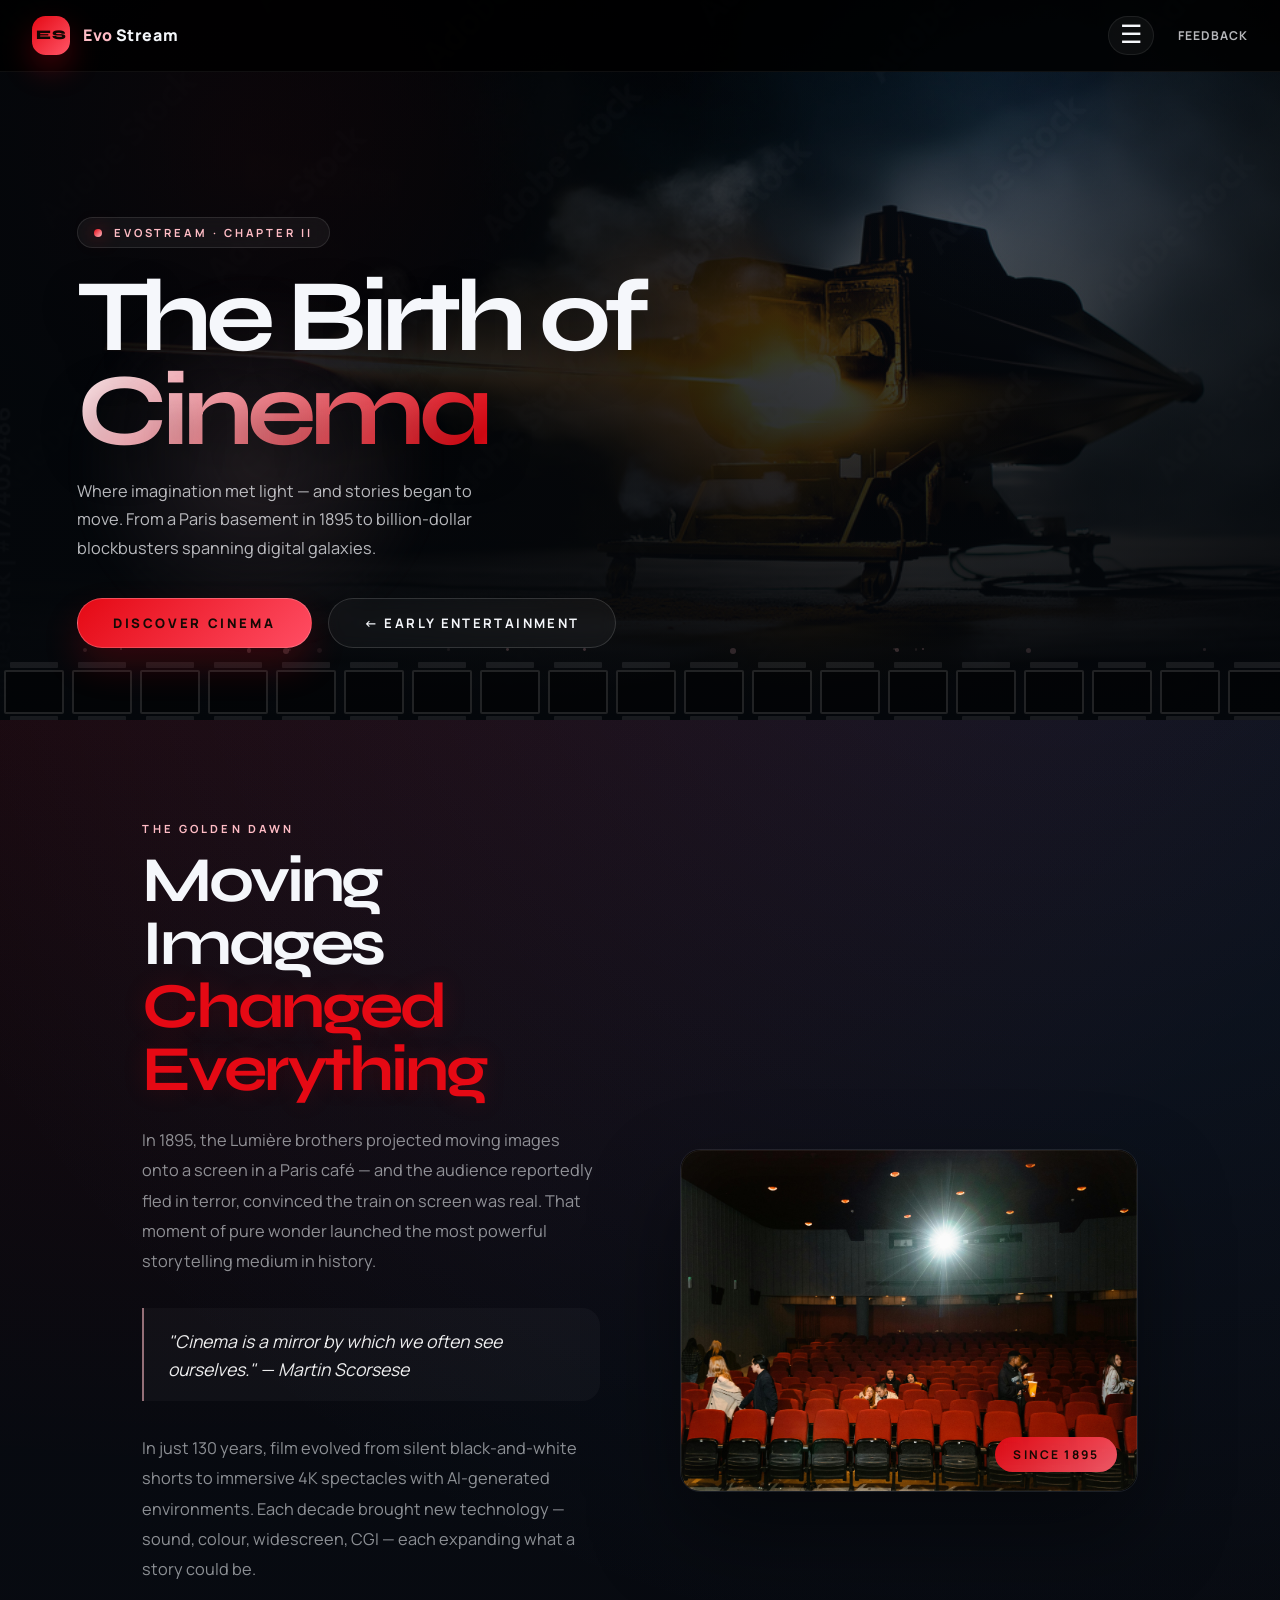
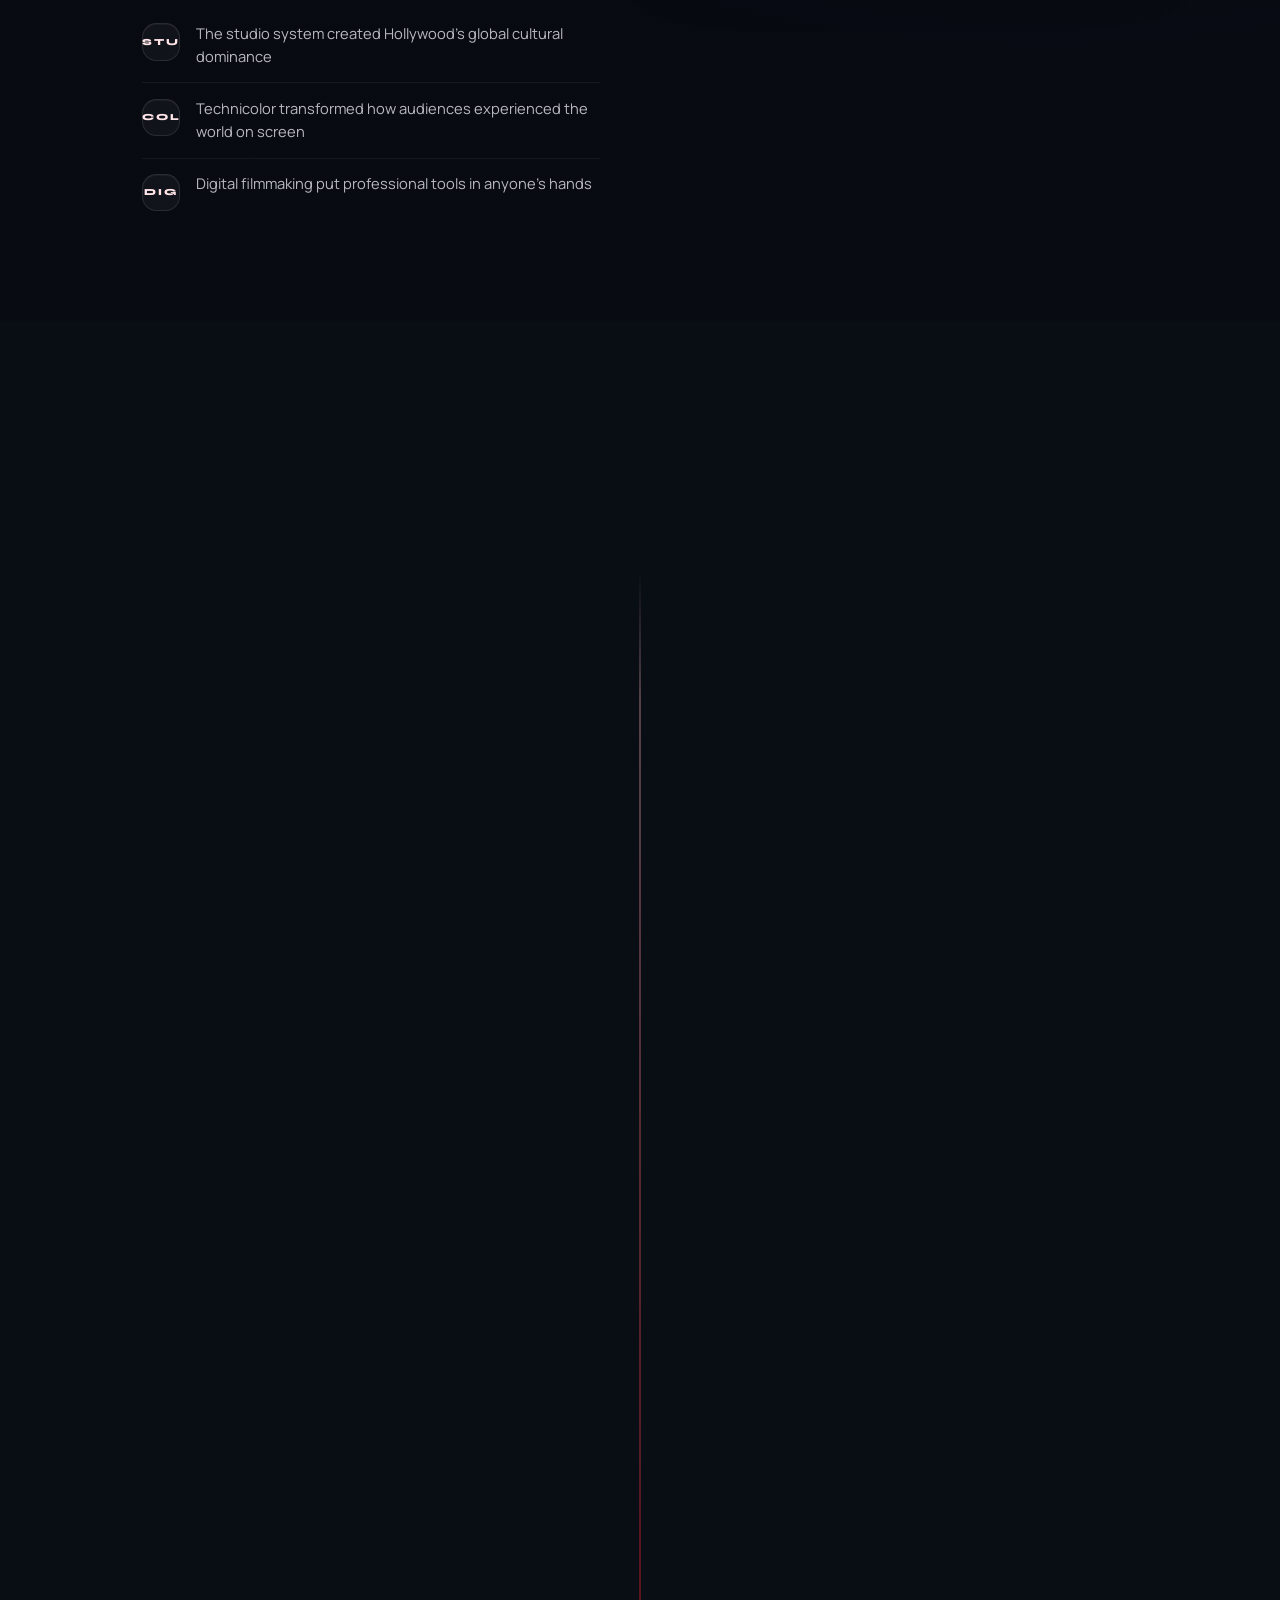
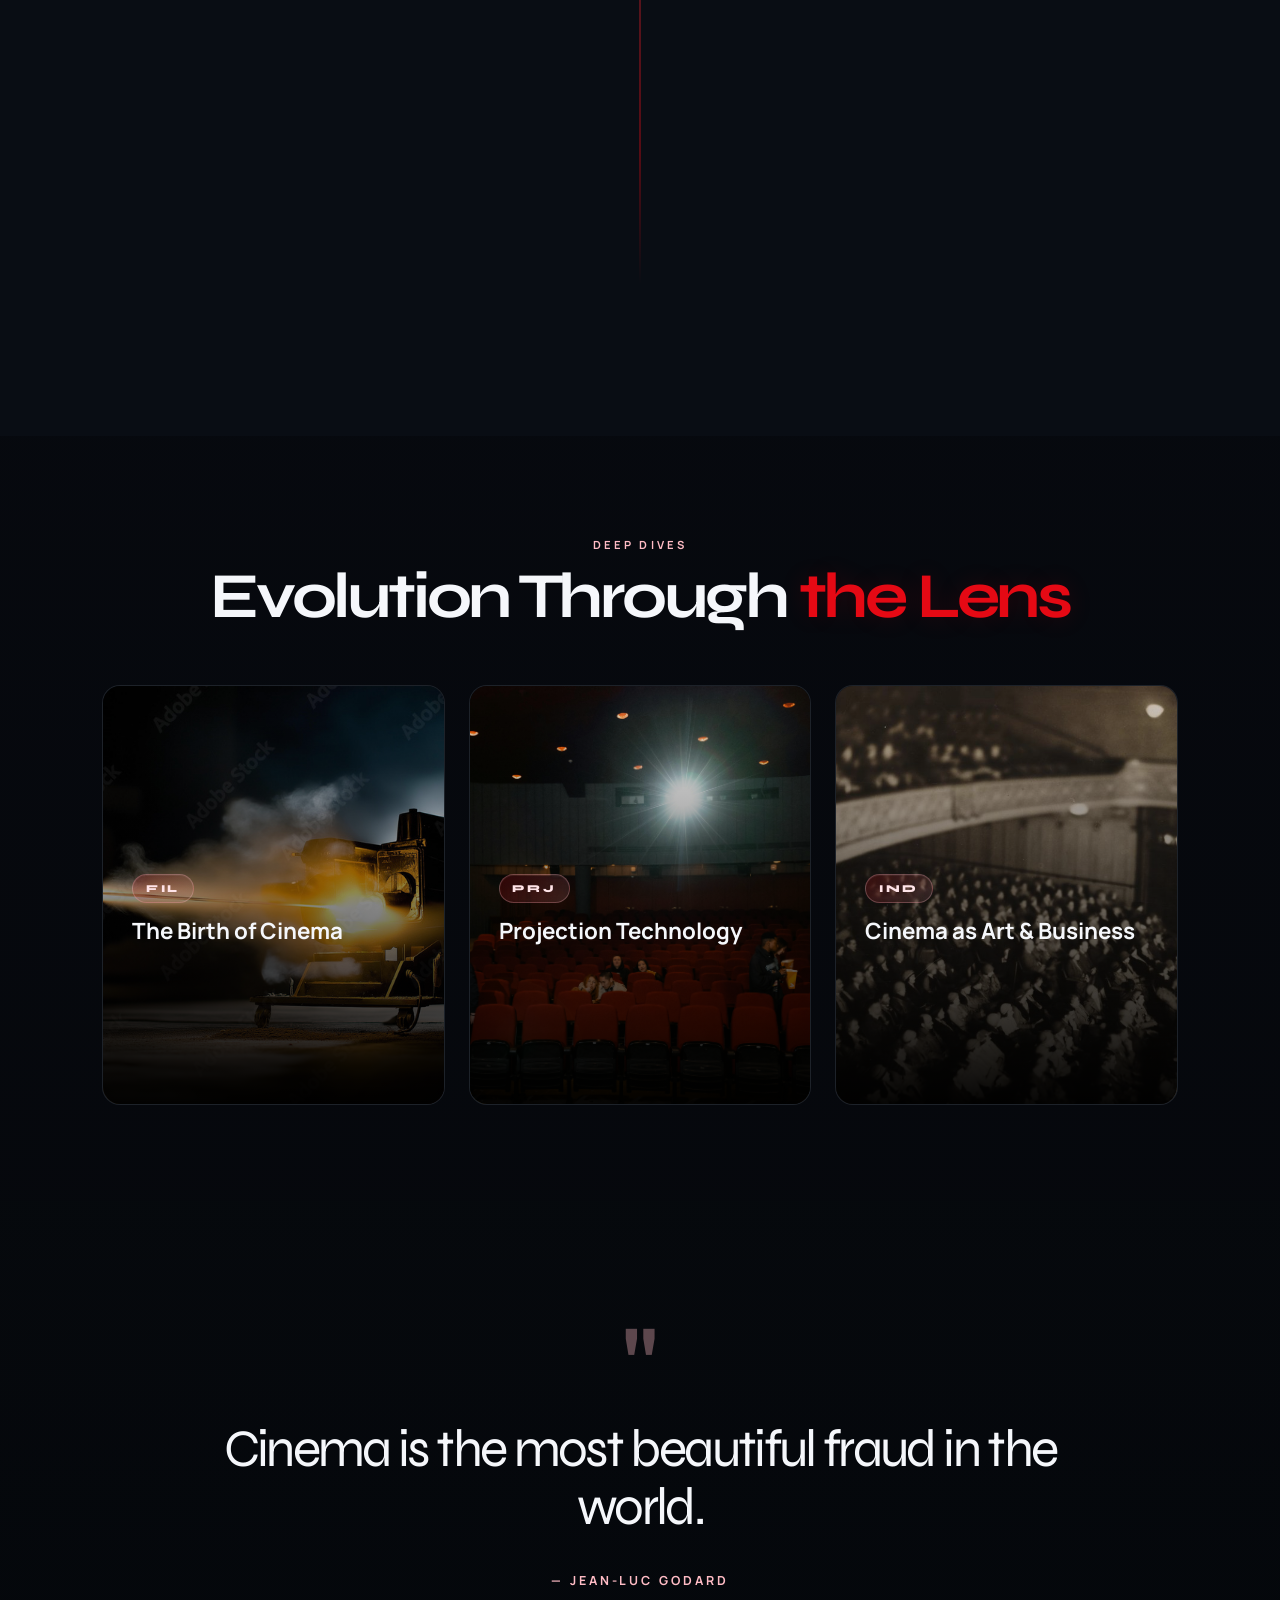
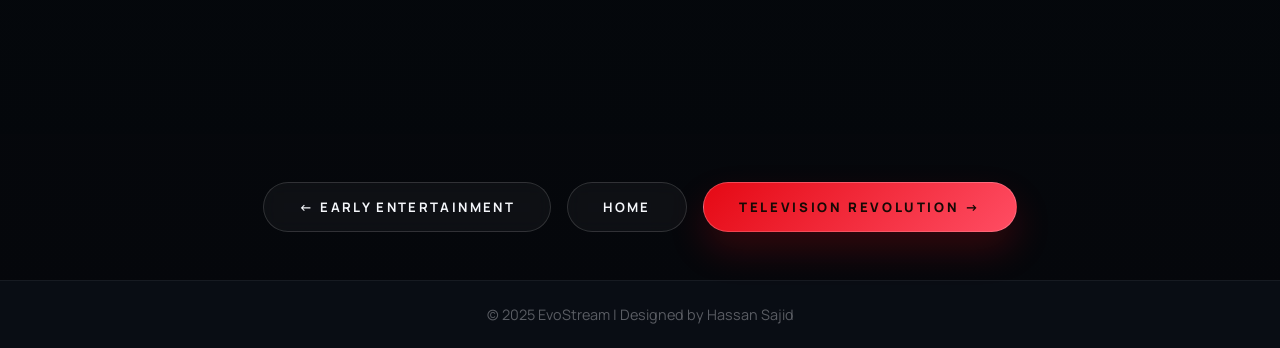
==== commit 45d10786: "Improve mobile responsiveness across site" ====
--- a/cinema-age.html
+++ b/cinema-age.html
@@ -5,6 +5,7 @@
   <meta name="viewport" content="width=device-width, initial-scale=1.0">
   <title>The Cinema Age | EvoStream</title>
   <link rel="stylesheet" href="style.css">
+  <script src="site.js" defer></script>
   <style>
     /* Film strip scrolling across the hero bottom */
     .film-strip {
@@ -53,8 +54,8 @@
     <div class="logo"><a href="index.html"><span class="brand-mark" aria-hidden="true">ES</span><span class="brand-name"><span>Evo</span>Stream</span></a></div>
     <nav class="nav-menu">
       <div class="menu-group">
-        <div class="menu-icon">☰</div>
-        <ul class="dropdown">
+        <button class="menu-icon" type="button" aria-expanded="false" aria-label="Toggle site navigation" aria-controls="site-nav">&#9776;</button>
+        <ul class="dropdown" id="site-nav">
           <li><a href="early-entertainment.html">Early Entertainment</a></li>
           <li><a href="cinema-age.html">Cinema Age</a></li>
           <li><a href="television-revolution.html">Television Revolution</a></li>
--- a/style.css
+++ b/style.css
@@ -29,6 +29,15 @@
   overflow-x: hidden;
 }
 
+img { max-width: 100%; }
+
+button,
+input,
+textarea,
+select {
+  font: inherit;
+}
+
 /* ─── HEADER / NAV ─────────────────────────── */
 .main-header {
   display: flex;
@@ -103,6 +112,7 @@
 }
 
 .menu-icon {
+  appearance: none;
   font-size: 1.55rem;
   color: var(--text);
   cursor: pointer;
@@ -111,12 +121,24 @@
   border-radius: 999px;
   border: 1px solid rgba(255,255,255,0.08);
   background: rgba(255,255,255,0.04);
+  display: inline-flex;
+  align-items: center;
+  justify-content: center;
+  font-family: inherit;
+  line-height: 1;
   transition: background 0.3s, border-color 0.3s, transform 0.3s;
 }
 .menu-icon:hover {
   background: rgba(229,9,20,0.14);
   border-color: rgba(255,188,197,0.28);
   transform: translateY(-1px);
+}
+.menu-icon:focus-visible,
+.menu-group.is-open .menu-icon {
+  outline: none;
+  background: rgba(229,9,20,0.14);
+  border-color: rgba(255,188,197,0.28);
+  box-shadow: 0 0 0 3px rgba(229,9,20,0.16);
 }
 
 .dropdown {
@@ -137,7 +159,8 @@
   backdrop-filter: blur(20px);
   transition: opacity 0.3s ease-in-out;
 }
-.menu-group:hover .dropdown {
+.menu-group:hover .dropdown,
+.menu-group.is-open .dropdown {
   display: flex;
   opacity: 1;
   animation: fadeIn 0.3s ease-in-out;
@@ -152,6 +175,11 @@
   transition: background 0.3s, color 0.3s;
 }
 .dropdown a:hover {
+  background: rgba(229,9,20,0.14);
+  color: var(--text);
+}
+.dropdown a:focus-visible {
+  outline: none;
   background: rgba(229,9,20,0.14);
   color: var(--text);
 }
@@ -926,6 +954,9 @@
 
 /* ─── RESPONSIVE ─────────────────────────────── */
 @media (max-width: 960px) {
+  .main-header { padding: 0.95rem 1.2rem; }
+  .nav-menu { gap: 1rem; }
+  .quote-section { background-attachment: scroll; }
   .two-col { grid-template-columns: 1fr; gap: 3rem; padding: 5rem 6%; }
   .cards-grid-3 { grid-template-columns: 1fr; }
   .cards-grid-2 { grid-template-columns: 1fr; }
@@ -951,9 +982,116 @@
   .s-dark   { padding: 4rem 6%; }
 }
 
+@media (max-width: 760px) {
+  .main-header {
+    padding: 0.85rem 1rem;
+    gap: 1rem;
+  }
+  .logo a { gap: 0.55rem; }
+  .brand-mark {
+    width: 2.15rem;
+    height: 2.15rem;
+    border-radius: 0.75rem;
+  }
+  .brand-name { font-size: 0.92rem; }
+  .nav-menu { gap: 0.75rem; }
+  .dropdown {
+    top: calc(100% + 0.7rem);
+    min-width: min(19rem, calc(100vw - 2rem));
+    max-width: min(21rem, calc(100vw - 2rem));
+    max-height: min(70vh, 24rem);
+    overflow-y: auto;
+  }
+  .dropdown a { padding: 0.9rem 1rem; }
+
+  .page-hero {
+    min-height: 600px;
+    padding: 6.75rem 1rem 3rem;
+  }
+  .hero-eyebrow {
+    letter-spacing: 0.18em;
+    padding: 0.4rem 0.85rem;
+  }
+  .hero-title { font-size: clamp(2.7rem, 14vw, 4.4rem); }
+  .hero-sub {
+    font-size: 0.96rem;
+    line-height: 1.65;
+  }
+  .hero-ctas,
+  .hero-cta-group {
+    width: 100%;
+    gap: 0.8rem;
+  }
+  .hero-ctas > a,
+  .hero-cta-group > a,
+  .pg-end-nav > a,
+  .submit-row > * {
+    width: 100%;
+    display: flex;
+    align-items: center;
+    justify-content: center;
+    text-align: center;
+  }
+
+  .pg-card:hover,
+  .ch-card:hover {
+    transform: none;
+    box-shadow: none;
+  }
+  .card-body,
+  .ch-body { transform: none; }
+  .card-body p,
+  .card-cta,
+  .ch-body p { opacity: 1; }
+  .cards-grid-3,
+  .cards-grid-2 { gap: 1rem; }
+
+  .tl-item {
+    gap: 0.85rem;
+    margin-bottom: 2.5rem;
+  }
+  .tl-dot {
+    width: 54px;
+    height: 54px;
+    border-radius: 18px;
+  }
+  .tl-card { padding: 1.2rem; }
+
+  .stats-band { padding: 4rem 1rem; }
+  .stat-box { padding: 1.25rem 0.85rem; }
+
+  .body-text p { font-size: 0.98rem; }
+  .pull-quote { padding: 1rem 1.1rem; }
+  .pull-quote p { font-size: 1rem !important; }
+  .feat-list li { gap: 0.8rem; }
+
+  .quote-section { padding: 6rem 1rem; }
+  .big-q { font-size: 5rem; }
+  .quote-text { font-size: clamp(1.7rem, 9vw, 2.5rem); }
+
+  .s-pad,
+  .s-pad-lg,
+  .s-dark {
+    padding-left: 1rem;
+    padding-right: 1rem;
+  }
+
+  .form-wrap {
+    padding: 1.5rem;
+    border-radius: 20px;
+  }
+
+  table {
+    display: block;
+    overflow-x: auto;
+    white-space: nowrap;
+  }
+}
+
 @media (max-width: 480px) {
   .stats-grid-4 { grid-template-columns: 1fr; }
-  .hero-ctas { flex-direction: column; align-items: flex-start; }
-  .pg-end-nav { flex-direction: column; align-items: center; }
+  .hero-ctas,
+  .hero-cta-group { flex-direction: column; align-items: stretch; }
+  .pg-end-nav { flex-direction: column; align-items: stretch; }
   .hero-content-wrap { padding: 0; border-radius: 0; }
 }
